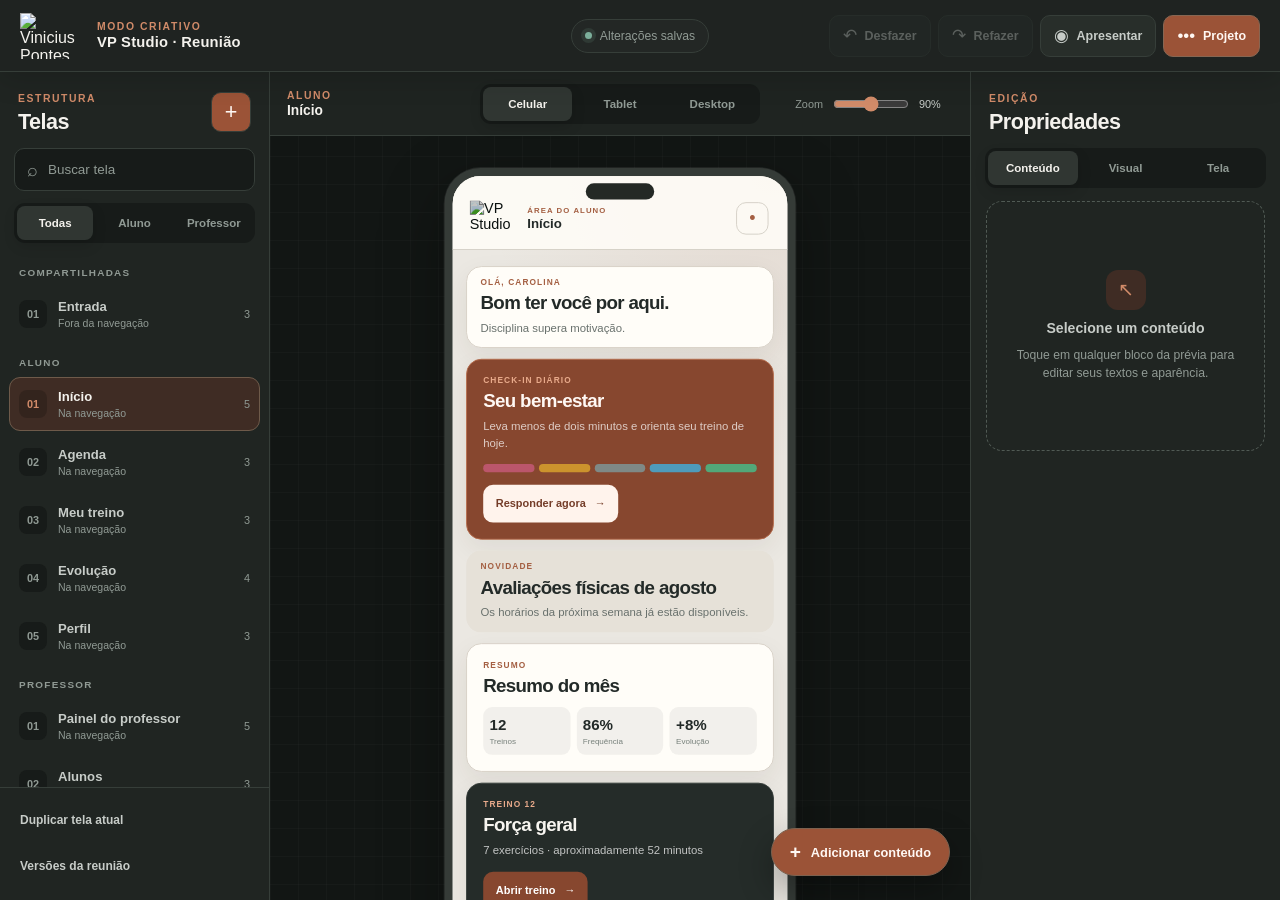
==== creative.html @ d2eee66c "Publicar modo criativo Cobre Urbano" ====
<!doctype html>
<html lang="pt-BR" data-theme="dark">
  <head>
    <meta charset="UTF-8" />
    <meta name="viewport" content="width=device-width, initial-scale=1, viewport-fit=cover" />
    <meta name="theme-color" content="#202522" />
    <meta name="description" content="Editor visual do aplicativo Vinicius Pontes Studio." />
    <link rel="icon" href="assets/icons/icon-192.png" />
    <link rel="stylesheet" href="creative.css?v=1" />
    <title>VP Studio | Modo Criativo</title>
  </head>
  <body>
    <noscript>Ative o JavaScript para usar o Modo Criativo.</noscript>

    <main class="creative-app" id="creative-app">
      <header class="creative-header">
        <div class="creative-brand">
          <img src="assets/brand/vp-logo-gradient.png" alt="Vinicius Pontes Studio" />
          <div>
            <span>MODO CRIATIVO</span>
            <strong id="project-title">VP Studio</strong>
          </div>
        </div>

        <div class="save-state" id="save-state" role="status" aria-live="polite">
          <i aria-hidden="true"></i>
          <span>Alterações salvas</span>
        </div>

        <div class="creative-header__actions">
          <button class="header-action" type="button" id="undo-button" aria-label="Desfazer" disabled>
            <span aria-hidden="true">↶</span><b>Desfazer</b>
          </button>
          <button class="header-action" type="button" id="redo-button" aria-label="Refazer" disabled>
            <span aria-hidden="true">↷</span><b>Refazer</b>
          </button>
          <button class="header-action" type="button" id="preview-button">
            <span aria-hidden="true">◉</span><b>Apresentar</b>
          </button>
          <button class="header-action header-action--primary" type="button" id="project-button">
            <span aria-hidden="true">•••</span><b>Projeto</b>
          </button>
        </div>
      </header>

      <section class="creative-workspace">
        <aside class="screens-panel editor-panel is-mobile-active" id="screens-panel" aria-label="Telas do aplicativo">
          <header class="panel-heading">
            <div>
              <span>ESTRUTURA</span>
              <h1>Telas</h1>
            </div>
            <button class="square-button" type="button" id="new-screen-button" aria-label="Criar tela">+</button>
          </header>

          <label class="screen-search">
            <span aria-hidden="true">⌕</span>
            <input type="search" id="screen-search" placeholder="Buscar tela" autocomplete="off" />
          </label>

          <div class="role-filter" role="group" aria-label="Filtrar telas por perfil">
            <button class="is-active" type="button" data-role-filter="all" aria-pressed="true">Todas</button>
            <button type="button" data-role-filter="student" aria-pressed="false">Aluno</button>
            <button type="button" data-role-filter="coach" aria-pressed="false">Professor</button>
          </div>

          <div class="screen-list" id="screen-list"></div>

          <footer class="screens-panel__footer">
            <button type="button" id="duplicate-screen-button">Duplicar tela atual</button>
            <button type="button" id="manage-versions-button">Versões da reunião</button>
          </footer>
        </aside>

        <section class="canvas-panel" id="canvas-panel" aria-label="Prévia editável">
          <header class="canvas-toolbar">
            <div class="current-screen-label">
              <span id="current-screen-role">ALUNO</span>
              <strong id="current-screen-name">Início</strong>
            </div>

            <div class="device-switcher" role="group" aria-label="Tamanho da prévia">
              <button class="is-active" type="button" data-device="mobile" aria-pressed="true">Celular</button>
              <button type="button" data-device="tablet" aria-pressed="false">Tablet</button>
              <button type="button" data-device="desktop" aria-pressed="false">Desktop</button>
            </div>

            <label class="zoom-control">
              <span>Zoom</span>
              <input type="range" id="zoom-control" min="70" max="110" step="5" value="90" />
              <output id="zoom-output">90%</output>
            </label>
          </header>

          <div class="canvas-stage" id="canvas-stage" data-device="mobile">
            <div class="device-shell" id="device-shell">
              <div class="device-camera" aria-hidden="true"></div>
              <article class="app-preview" id="app-preview" aria-label="Tela editável do aplicativo">
                <header class="preview-header">
                  <img src="assets/brand/vp-logo-gradient.png" alt="VP Studio" />
                  <div>
                    <span id="preview-profile">ÁREA DO ALUNO</span>
                    <strong id="preview-screen-title">Início</strong>
                  </div>
                  <button type="button" aria-label="Notificações">•</button>
                </header>
                <div class="preview-content" id="preview-content"></div>
                <nav class="preview-navigation" id="preview-navigation" aria-label="Navegação simulada"></nav>
              </article>
            </div>

            <button class="canvas-add-button" type="button" id="add-block-button">
              <span aria-hidden="true">+</span>
              Adicionar conteúdo
            </button>
          </div>
        </section>

        <aside class="inspector-panel editor-panel" id="inspector-panel" aria-label="Propriedades">
          <header class="panel-heading">
            <div>
              <span>EDIÇÃO</span>
              <h2>Propriedades</h2>
            </div>
          </header>

          <div class="inspector-tabs" role="tablist" aria-label="Seções das propriedades">
            <button class="is-active" type="button" role="tab" data-inspector-tab="content" aria-selected="true">Conteúdo</button>
            <button type="button" role="tab" data-inspector-tab="style" aria-selected="false">Visual</button>
            <button type="button" role="tab" data-inspector-tab="screen" aria-selected="false">Tela</button>
          </div>

          <div class="inspector-body" id="inspector-body"></div>
        </aside>
      </section>

      <nav class="mobile-editor-nav" aria-label="Áreas do editor">
        <button class="is-active" type="button" data-mobile-panel="screens-panel"><span>Telas</span></button>
        <button type="button" data-mobile-panel="canvas-panel"><span>Prévia</span></button>
        <button type="button" data-mobile-panel="inspector-panel"><span>Ajustes</span></button>
      </nav>
    </main>

    <dialog class="creative-dialog" id="block-dialog">
      <form method="dialog" class="dialog-surface">
        <header>
          <div><span>BIBLIOTECA</span><h2>Adicionar conteúdo</h2></div>
          <button type="submit" aria-label="Fechar">×</button>
        </header>
        <p>Escolha um bloco. Depois você poderá alterar o conteúdo, o tamanho e a posição.</p>
        <div class="block-library" id="block-library"></div>
      </form>
    </dialog>

    <dialog class="creative-dialog" id="screen-dialog">
      <form class="dialog-surface dialog-surface--compact" id="screen-form">
        <header>
          <div><span>NOVA ESTRUTURA</span><h2>Criar tela</h2></div>
          <button type="button" data-close-dialog="screen-dialog" aria-label="Fechar">×</button>
        </header>
        <label class="editor-field"><span>Nome da tela</span><input name="name" required maxlength="42" placeholder="Ex.: Histórico de avaliações" /></label>
        <label class="editor-field"><span>Perfil</span><select name="role"><option value="student">Aluno</option><option value="coach">Professor</option><option value="shared">Compartilhada</option></select></label>
        <label class="editor-field"><span>Começar com</span><select name="template"><option value="blank">Tela em branco</option><option value="dashboard">Resumo com indicadores</option><option value="list">Lista de registros</option><option value="form">Formulário</option></select></label>
        <button class="dialog-primary" type="submit">Criar e abrir tela</button>
      </form>
    </dialog>

    <dialog class="creative-dialog" id="project-dialog">
      <div class="dialog-surface project-dialog-surface">
        <header>
          <div><span>PROJETO</span><h2>Reunião e versões</h2></div>
          <button type="button" data-close-dialog="project-dialog" aria-label="Fechar">×</button>
        </header>

        <section class="project-section">
          <h3>Registrar decisão</h3>
          <p>Crie um ponto de retorno antes de testar uma nova organização.</p>
          <form class="version-form" id="version-form">
            <input name="label" maxlength="50" placeholder="Ex.: Login aprovado pelo Vinicius" required />
            <button type="submit">Salvar versão</button>
          </form>
        </section>

        <section class="project-section">
          <div class="project-section__heading"><h3>Versões salvas</h3><span id="version-count">0</span></div>
          <div class="version-list" id="version-list"></div>
        </section>

        <section class="project-section">
          <h3>Levar ou recuperar o projeto</h3>
          <div class="project-actions">
            <button type="button" id="export-button">Exportar arquivo</button>
            <button type="button" id="import-button">Importar arquivo</button>
            <button class="danger-action" type="button" id="reset-button">Restaurar modelo inicial</button>
          </div>
          <input type="file" id="import-file" accept="application/json,.json" hidden />
        </section>
      </div>
    </dialog>

    <div class="presentation-mode" id="presentation-mode" hidden>
      <header>
        <span>PRÉVIA PARA APRESENTAÇÃO</span>
        <button type="button" id="close-preview-button">Voltar ao editor</button>
      </header>
      <div id="presentation-mount"></div>
    </div>

    <div class="creative-toast" id="creative-toast" role="status" aria-live="polite"></div>
    <script type="module" src="creative.js?v=1"></script>
  </body>
</html>
---- creative.css ----
:root {
  color-scheme: dark;
  --canvas: #171b19;
  --panel: #202522;
  --panel-raised: #282e2a;
  --panel-soft: #303632;
  --preview-bg: #ebe8e2;
  --preview-surface: #fffdf8;
  --preview-soft: #e6e1d8;
  --ink: #f4f2ed;
  --ink-soft: #c7ccc8;
  --muted: #909a94;
  --line: #363e39;
  --line-strong: #505a54;
  --copper: #d18b69;
  --copper-deep: #9b5337;
  --copper-soft: #3f2c24;
  --green: #7caf9b;
  --danger: #df8078;
  --shadow: 0 24px 70px rgb(0 0 0 / 35%);
  --radius-sm: 10px;
  --radius-md: 16px;
  --radius-lg: 24px;
  --header-height: 72px;
  --mobile-nav-height: 68px;
  font-family: "Aptos", "Segoe UI Variable Text", Calibri, sans-serif;
}

* {
  box-sizing: border-box;
}

html,
body {
  min-width: 0;
  min-height: 100%;
  margin: 0;
  background: var(--canvas);
  color: var(--ink);
}

body {
  min-height: 100vh;
  min-height: 100dvh;
  overflow: hidden;
}

button,
input,
select,
textarea {
  font: inherit;
}

button {
  border: 0;
  cursor: pointer;
}

button:focus-visible,
input:focus-visible,
select:focus-visible,
textarea:focus-visible,
[contenteditable="true"]:focus-visible {
  outline: 3px solid color-mix(in srgb, var(--copper) 42%, transparent);
  outline-offset: 2px;
}

[hidden] {
  display: none !important;
}

.creative-app {
  height: 100vh;
  height: 100dvh;
  display: grid;
  grid-template-rows: var(--header-height) minmax(0, 1fr);
  overflow: hidden;
}

.creative-header {
  position: relative;
  z-index: 20;
  min-width: 0;
  display: grid;
  grid-template-columns: minmax(230px, 1fr) auto minmax(360px, 1fr);
  align-items: center;
  gap: 20px;
  padding: 0 20px;
  border-bottom: 1px solid var(--line);
  background: color-mix(in srgb, var(--panel) 94%, transparent);
  box-shadow: 0 8px 28px rgb(0 0 0 / 14%);
  backdrop-filter: blur(18px);
}

.creative-brand {
  min-width: 0;
  display: flex;
  align-items: center;
  gap: 13px;
}

.creative-brand img {
  width: 64px;
  height: 46px;
  object-fit: contain;
}

.creative-brand div {
  min-width: 0;
  display: grid;
  gap: 2px;
}

.creative-brand span,
.panel-heading span,
.current-screen-label span,
.dialog-surface header span {
  color: var(--copper);
  font-size: .65rem;
  font-weight: 800;
  letter-spacing: .15em;
}

.creative-brand strong {
  overflow: hidden;
  font-family: "Bahnschrift", "Aptos Display", sans-serif;
  font-size: .92rem;
  letter-spacing: .015em;
  text-overflow: ellipsis;
  white-space: nowrap;
}

.save-state {
  min-height: 34px;
  display: flex;
  align-items: center;
  gap: 8px;
  padding: 0 13px;
  border: 1px solid var(--line);
  border-radius: 999px;
  color: var(--muted);
  background: rgb(255 255 255 / 2%);
  font-size: .76rem;
}

.save-state i {
  width: 7px;
  height: 7px;
  border-radius: 50%;
  background: var(--green);
  box-shadow: 0 0 0 4px color-mix(in srgb, var(--green) 13%, transparent);
}

.save-state.is-saving i {
  background: var(--copper);
  animation: savingPulse 900ms ease infinite alternate;
}

.creative-header__actions {
  min-width: 0;
  display: flex;
  justify-content: flex-end;
  gap: 7px;
}

.header-action,
.square-button {
  min-height: 42px;
  display: inline-flex;
  align-items: center;
  justify-content: center;
  gap: 8px;
  padding: 0 13px;
  border: 1px solid var(--line);
  border-radius: var(--radius-sm);
  color: var(--ink-soft);
  background: var(--panel-raised);
  transition: 160ms ease;
}

.header-action:hover:not(:disabled),
.square-button:hover {
  border-color: var(--line-strong);
  color: var(--ink);
  transform: translateY(-1px);
}

.header-action:disabled {
  cursor: not-allowed;
  opacity: .36;
}

.header-action span {
  font-size: 1.05rem;
}

.header-action b {
  font-size: .78rem;
}

.header-action--primary {
  border-color: color-mix(in srgb, var(--copper) 52%, var(--line));
  color: #fff7f2;
  background: var(--copper-deep);
}

.creative-workspace {
  min-width: 0;
  min-height: 0;
  display: grid;
  grid-template-columns: 270px minmax(460px, 1fr) 310px;
  overflow: hidden;
}

.editor-panel {
  min-width: 0;
  min-height: 0;
  display: flex;
  flex-direction: column;
  background: var(--panel);
}

.screens-panel {
  border-right: 1px solid var(--line);
}

.inspector-panel {
  border-left: 1px solid var(--line);
}

.panel-heading {
  min-height: 76px;
  display: flex;
  flex: 0 0 auto;
  align-items: center;
  justify-content: space-between;
  gap: 16px;
  padding: 16px 18px 13px;
}

.panel-heading h1,
.panel-heading h2 {
  margin: 3px 0 0;
  font-family: "Bahnschrift", "Aptos Display", sans-serif;
  font-size: 1.35rem;
  font-weight: 650;
  letter-spacing: -.025em;
}

.square-button {
  width: 40px;
  min-height: 40px;
  padding: 0;
  color: #fff8f4;
  background: var(--copper-deep);
  font-size: 1.35rem;
}

.screen-search {
  min-height: 43px;
  display: flex;
  flex: 0 0 auto;
  align-items: center;
  gap: 8px;
  margin: 0 14px 12px;
  padding: 0 12px;
  border: 1px solid var(--line);
  border-radius: var(--radius-sm);
  color: var(--muted);
  background: var(--canvas);
}

.screen-search span {
  font-size: 1.15rem;
}

.screen-search input {
  width: 100%;
  min-width: 0;
  border: 0;
  outline: 0;
  color: var(--ink);
  background: transparent;
  font-size: .84rem;
}

.screen-search input::placeholder {
  color: var(--muted);
}

.role-filter,
.device-switcher,
.inspector-tabs {
  display: grid;
  grid-template-columns: repeat(3, 1fr);
  gap: 3px;
  padding: 3px;
  border-radius: 11px;
  background: var(--canvas);
}

.role-filter {
  margin: 0 14px 12px;
}

.role-filter button,
.device-switcher button,
.inspector-tabs button {
  min-height: 34px;
  padding: 0 7px;
  border-radius: 8px;
  color: var(--muted);
  background: transparent;
  font-size: .72rem;
  font-weight: 700;
}

.role-filter button.is-active,
.device-switcher button.is-active,
.inspector-tabs button.is-active {
  color: var(--ink);
  background: var(--panel-soft);
  box-shadow: 0 5px 14px rgb(0 0 0 / 15%);
}

.screen-list {
  min-height: 0;
  display: grid;
  align-content: start;
  gap: 4px;
  padding: 0 9px 18px;
  overflow-y: auto;
}

.screen-list__group {
  margin: 12px 10px 5px;
  color: var(--muted);
  font-size: .62rem;
  font-weight: 800;
  letter-spacing: .13em;
}

.screen-item {
  position: relative;
  width: 100%;
  min-height: 54px;
  display: grid;
  grid-template-columns: 30px minmax(0, 1fr) auto;
  align-items: center;
  gap: 9px;
  padding: 7px 9px;
  border: 1px solid transparent;
  border-radius: 11px;
  color: var(--ink-soft);
  background: transparent;
  text-align: left;
  transition: 150ms ease;
}

.screen-item:hover {
  background: rgb(255 255 255 / 3%);
}

.screen-item.is-active {
  border-color: color-mix(in srgb, var(--copper) 36%, var(--line));
  color: var(--ink);
  background: var(--copper-soft);
}

.screen-item__index {
  width: 28px;
  height: 28px;
  display: grid;
  place-items: center;
  border-radius: 8px;
  color: var(--muted);
  background: var(--canvas);
  font-size: .68rem;
  font-weight: 800;
}

.screen-item.is-active .screen-item__index {
  color: var(--copper);
  background: rgb(0 0 0 / 18%);
}

.screen-item__copy {
  min-width: 0;
  display: grid;
  gap: 3px;
}

.screen-item__copy strong {
  overflow: hidden;
  font-size: .82rem;
  text-overflow: ellipsis;
  white-space: nowrap;
}

.screen-item__copy small {
  color: var(--muted);
  font-size: .66rem;
}

.screen-item__count {
  color: var(--muted);
  font-size: .68rem;
}

.screens-panel__footer {
  display: grid;
  flex: 0 0 auto;
  gap: 6px;
  padding: 12px 14px max(14px, env(safe-area-inset-bottom));
  border-top: 1px solid var(--line);
}

.screens-panel__footer button {
  min-height: 40px;
  border-radius: 9px;
  color: var(--ink-soft);
  background: transparent;
  font-size: .75rem;
  font-weight: 700;
  text-align: left;
}

.screens-panel__footer button:hover {
  color: var(--ink);
  background: var(--panel-soft);
}

.canvas-panel {
  min-width: 0;
  min-height: 0;
  display: grid;
  grid-template-rows: 64px minmax(0, 1fr);
  overflow: hidden;
  background:
    linear-gradient(rgb(255 255 255 / 2%) 1px, transparent 1px),
    linear-gradient(90deg, rgb(255 255 255 / 2%) 1px, transparent 1px),
    #121614;
  background-size: 28px 28px;
}

.canvas-toolbar {
  position: relative;
  z-index: 3;
  min-width: 0;
  display: grid;
  grid-template-columns: minmax(160px, 1fr) auto minmax(150px, 1fr);
  align-items: center;
  gap: 16px;
  padding: 0 17px;
  border-bottom: 1px solid var(--line);
  background: color-mix(in srgb, var(--panel) 96%, transparent);
}

.current-screen-label {
  min-width: 0;
  display: grid;
  gap: 2px;
}

.current-screen-label strong {
  overflow: hidden;
  font-size: .86rem;
  text-overflow: ellipsis;
  white-space: nowrap;
}

.device-switcher {
  grid-template-columns: repeat(3, minmax(72px, 1fr));
  width: 280px;
}

.zoom-control {
  display: flex;
  align-items: center;
  justify-content: flex-end;
  gap: 8px;
  color: var(--muted);
  font-size: .68rem;
}

.zoom-control input {
  width: 76px;
  accent-color: var(--copper);
}

.zoom-control output {
  min-width: 34px;
  color: var(--ink-soft);
}

.canvas-stage {
  position: relative;
  min-width: 0;
  min-height: 0;
  display: grid;
  place-items: start center;
  padding: 32px 30px 110px;
  overflow: auto;
}

.device-shell {
  position: relative;
  width: 390px;
  min-height: 760px;
  overflow: hidden;
  border: 9px solid #353b37;
  border-radius: 40px;
  background: var(--preview-bg);
  box-shadow: var(--shadow), 0 0 0 1px rgb(255 255 255 / 8%);
  transform: scale(var(--preview-scale, .9));
  transform-origin: top center;
  transition: width 240ms ease, border-radius 240ms ease, transform 180ms ease;
}

.canvas-stage[data-device="tablet"] .device-shell {
  width: 720px;
  min-height: 820px;
  border-radius: 30px;
}

.canvas-stage[data-device="desktop"] .device-shell {
  width: min(1080px, calc(100vw - 650px));
  min-width: 760px;
  min-height: 700px;
  border-width: 7px;
  border-radius: 18px;
}

.device-camera {
  position: absolute;
  z-index: 4;
  top: 8px;
  left: 50%;
  width: 76px;
  height: 18px;
  border-radius: 999px;
  background: #242925;
  transform: translateX(-50%);
}

.canvas-stage[data-device="desktop"] .device-camera {
  width: 8px;
  height: 8px;
}

.app-preview {
  min-height: 742px;
  display: grid;
  grid-template-rows: auto minmax(0, 1fr) auto;
  background:
    radial-gradient(circle at 95% 0, rgb(164 95 66 / 10%), transparent 30%),
    var(--preview-bg);
  color: #232a28;
}

.canvas-stage[data-device="tablet"] .app-preview {
  min-height: 802px;
}

.canvas-stage[data-device="desktop"] .app-preview {
  min-height: 686px;
}

.preview-header {
  min-height: 82px;
  display: grid;
  grid-template-columns: 54px minmax(0, 1fr) 38px;
  align-items: center;
  gap: 10px;
  padding: 24px 19px 12px;
  border-bottom: 1px solid #d3cec5;
  background: color-mix(in srgb, var(--preview-surface) 88%, transparent);
}

.preview-header img {
  width: 52px;
  height: 40px;
  filter: contrast(1.25) brightness(.76);
  object-fit: contain;
}

.preview-header div {
  min-width: 0;
  display: grid;
  gap: 2px;
}

.preview-header span {
  color: #a45f42;
  font-size: .54rem;
  font-weight: 850;
  letter-spacing: .14em;
}

.preview-header strong {
  overflow: hidden;
  font-family: "Bahnschrift", sans-serif;
  font-size: .92rem;
  text-overflow: ellipsis;
  white-space: nowrap;
}

.preview-header button {
  width: 36px;
  height: 36px;
  border: 1px solid #d3cec5;
  border-radius: 11px;
  color: #a45f42;
  background: transparent;
  font-size: 1.25rem;
}

.preview-content {
  min-height: 580px;
  display: grid;
  grid-template-columns: repeat(2, minmax(0, 1fr));
  align-content: start;
  gap: 12px;
  padding: 18px 15px 96px;
}

.canvas-stage[data-device="desktop"] .preview-content {
  grid-template-columns: repeat(4, minmax(0, 1fr));
  padding: 24px 30px 50px;
}

.preview-block {
  position: relative;
  grid-column: 1 / -1;
  min-width: 0;
  border: 1px solid #d6d0c6;
  border-radius: 17px;
  background: var(--preview-surface);
  box-shadow: 0 10px 28px rgb(50 43 35 / 7%);
  transition: 160ms ease;
}

.preview-block[data-width="half"] {
  grid-column: span 1;
}

.canvas-stage[data-device="desktop"] .preview-block[data-width="half"] {
  grid-column: span 2;
}

.preview-block:hover,
.preview-block.is-selected {
  border-color: #a45f42;
  box-shadow: 0 0 0 3px rgb(164 95 66 / 10%), 0 14px 30px rgb(50 43 35 / 10%);
}

.preview-block.is-hidden {
  opacity: .42;
  filter: grayscale(.45);
}

.preview-block.is-dragging {
  opacity: .25;
}

.preview-block.is-drop-target {
  transform: translateY(5px);
}

.block-content {
  min-height: 70px;
  padding: 18px;
  text-align: var(--block-align, left);
}

.preview-block[data-density="compact"] .block-content {
  padding: 12px 15px;
}

.preview-block[data-density="spacious"] .block-content {
  padding: 25px 20px;
}

.preview-block[data-tone="copper"] {
  border-color: #b76d4c;
  background: #87472f;
  color: #fff8f4;
}

.preview-block[data-tone="graphite"] {
  border-color: #343c38;
  background: #252c29;
  color: #f7f5f0;
}

.preview-block[data-tone="soft"] {
  border-color: transparent;
  background: var(--preview-soft);
  box-shadow: none;
}

.block-tools {
  position: absolute;
  z-index: 4;
  top: 7px;
  right: 7px;
  display: flex;
  gap: 3px;
  padding: 3px;
  border-radius: 9px;
  background: #202522;
  box-shadow: 0 8px 20px rgb(0 0 0 / 25%);
  opacity: 0;
  transform: translateY(-4px);
  transition: 150ms ease;
}

.preview-block:hover .block-tools,
.preview-block.is-selected .block-tools,
.block-tools:focus-within {
  opacity: 1;
  transform: translateY(0);
}

.block-tools button {
  width: 27px;
  height: 27px;
  display: grid;
  place-items: center;
  border-radius: 6px;
  color: #d7dcd8;
  background: transparent;
  font-size: .73rem;
}

.block-tools button:hover {
  color: #fff;
  background: #3b433e;
}

.block-tools button[data-block-action="delete"]:hover {
  color: #fff;
  background: #97463f;
}

.block-kicker {
  display: block;
  margin-bottom: 7px;
  color: #a45f42;
  font-size: .58rem;
  font-weight: 850;
  letter-spacing: .13em;
}

[data-tone="copper"] .block-kicker,
[data-tone="graphite"] .block-kicker {
  color: #e8aa8b;
}

.block-title {
  margin: 0;
  font-family: "Bahnschrift", "Aptos Display", sans-serif;
  font-size: 1.3rem;
  font-weight: 650;
  letter-spacing: -.035em;
  line-height: 1.06;
}

.block-copy {
  margin: 8px 0 0;
  color: #69716d;
  font-size: .79rem;
  line-height: 1.45;
}

[data-tone="copper"] .block-copy,
[data-tone="graphite"] .block-copy {
  color: rgb(255 255 255 / 72%);
}

.block-action {
  min-height: 42px;
  display: flex;
  align-items: center;
  justify-content: space-between;
  gap: 10px;
  margin-top: 14px;
  padding: 0 14px;
  border-radius: 11px;
  color: #fff;
  background: #87472f;
  font-size: .76rem;
  font-weight: 800;
}

[data-tone="copper"] .block-action {
  color: #743c28;
  background: #fff3ec;
}

.metric-grid {
  display: grid;
  grid-template-columns: repeat(3, 1fr);
  gap: 7px;
  margin-top: 13px;
}

.metric-grid article {
  min-width: 0;
  padding: 10px 7px;
  border-radius: 10px;
  background: rgb(70 76 72 / 7%);
}

[data-tone="graphite"] .metric-grid article,
[data-tone="copper"] .metric-grid article {
  background: rgb(255 255 255 / 8%);
}

.metric-grid strong {
  display: block;
  font-family: "Bahnschrift", sans-serif;
  font-size: 1.05rem;
}

.metric-grid small {
  display: block;
  margin-top: 3px;
  overflow: hidden;
  color: #77807b;
  font-size: .56rem;
  text-overflow: ellipsis;
  white-space: nowrap;
}

[data-tone="graphite"] .metric-grid small,
[data-tone="copper"] .metric-grid small {
  color: rgb(255 255 255 / 60%);
}

.chart-bars {
  height: 100px;
  display: flex;
  align-items: end;
  gap: 7px;
  margin-top: 15px;
  padding-top: 12px;
  border-bottom: 1px solid #cfc9bf;
  background: repeating-linear-gradient(to bottom, transparent 0 23px, rgb(89 98 93 / 9%) 23px 24px);
}

.chart-bars i {
  min-width: 8px;
  flex: 1;
  border-radius: 5px 5px 1px 1px;
  background: linear-gradient(to top, #87472f, #d18b69);
}

.schedule-list,
.record-list {
  display: grid;
  gap: 7px;
  margin-top: 13px;
}

.schedule-list article,
.record-list article {
  min-height: 42px;
  display: grid;
  grid-template-columns: auto 1fr auto;
  align-items: center;
  gap: 9px;
  padding: 8px 10px;
  border-radius: 10px;
  background: rgb(70 76 72 / 7%);
}

.schedule-list b,
.record-list b {
  font-size: .7rem;
}

.schedule-list span,
.record-list span {
  color: #6f7772;
  font-size: .64rem;
}

.schedule-list small,
.record-list small {
  color: #a45f42;
  font-size: .6rem;
  font-weight: 800;
}

.wellness-scale {
  display: grid;
  grid-template-columns: repeat(5, 1fr);
  gap: 5px;
  margin-top: 14px;
}

.wellness-scale i {
  height: 9px;
  border-radius: 999px;
}

.wellness-scale i:nth-child(1) { background: #bb566b; }
.wellness-scale i:nth-child(2) { background: #cc932d; }
.wellness-scale i:nth-child(3) { background: #7f8986; }
.wellness-scale i:nth-child(4) { background: #4e9bbb; }
.wellness-scale i:nth-child(5) { background: #52a879; }

.creative-image {
  width: 100%;
  max-height: 230px;
  display: block;
  margin: 2px 0 15px;
  border-radius: 12px;
  background: #ebe7df;
  object-fit: contain;
}

.creative-form-preview {
  display: grid;
  gap: 10px;
  margin-top: 15px;
}

.creative-form-field {
  display: grid;
  gap: 6px;
  color: #525b56;
  font-size: .68rem;
  font-weight: 750;
}

.creative-form-field i {
  height: 40px;
  display: block;
  border: 1px solid #cfc8be;
  border-radius: 10px;
  background: rgb(255 255 255 / 45%);
}

.creative-shortcuts {
  display: grid;
  grid-template-columns: repeat(2, minmax(0, 1fr));
  gap: 8px;
  margin-top: 14px;
}

.creative-shortcuts button {
  min-height: 48px;
  display: flex;
  align-items: center;
  justify-content: space-between;
  gap: 8px;
  padding: 0 12px;
  border: 1px solid #d0c9bf;
  border-radius: 11px;
  color: #3f4844;
  background: rgb(255 255 255 / 38%);
  font-size: .67rem;
  font-weight: 800;
  text-align: left;
}

.creative-shortcuts b {
  color: #a45f42;
}

.spacer-block {
  min-height: var(--spacer-height, 40px);
  display: grid;
  place-items: center;
  border: 1px dashed #c6bfb4;
  color: #938b80;
  font-size: .62rem;
}

.divider-block {
  height: 1px;
  margin: 17px 0;
  background: #cfc8be;
}

.preview-navigation {
  position: sticky;
  z-index: 5;
  bottom: 0;
  min-height: 66px;
  display: grid;
  grid-template-columns: repeat(5, 1fr);
  padding: 7px 8px 10px;
  border-top: 1px solid #d1cbc1;
  background: color-mix(in srgb, var(--preview-surface) 94%, transparent);
  backdrop-filter: blur(16px);
}

.preview-navigation button {
  min-width: 0;
  display: grid;
  place-items: center;
  align-content: center;
  gap: 3px;
  border-radius: 9px;
  color: #747c78;
  background: transparent;
  font-size: .58rem;
  font-weight: 750;
}

.preview-navigation button::before {
  width: 6px;
  height: 6px;
  border: 1px solid currentColor;
  border-radius: 50%;
  content: "";
}

.preview-navigation button.is-active {
  color: #87472f;
  background: #eee1d8;
}

.canvas-add-button {
  position: fixed;
  z-index: 8;
  right: 330px;
  bottom: 24px;
  min-height: 48px;
  display: flex;
  align-items: center;
  gap: 10px;
  padding: 0 18px;
  border: 1px solid color-mix(in srgb, var(--copper) 45%, var(--line));
  border-radius: 999px;
  color: #fff8f4;
  background: var(--copper-deep);
  box-shadow: 0 14px 34px rgb(0 0 0 / 32%);
  font-size: .8rem;
  font-weight: 800;
}

.canvas-add-button span {
  font-size: 1.2rem;
}

.inspector-tabs {
  flex: 0 0 auto;
  margin: 0 14px 13px;
}

.inspector-body {
  min-height: 0;
  padding: 0 15px 24px;
  overflow-y: auto;
}

.inspector-empty {
  min-height: 250px;
  display: grid;
  place-items: center;
  align-content: center;
  gap: 10px;
  padding: 25px;
  border: 1px dashed var(--line-strong);
  border-radius: var(--radius-md);
  color: var(--muted);
  text-align: center;
}

.inspector-empty i {
  width: 40px;
  height: 40px;
  display: grid;
  place-items: center;
  border-radius: 12px;
  color: var(--copper);
  background: var(--copper-soft);
  font-size: 1.2rem;
  font-style: normal;
}

.inspector-empty strong {
  color: var(--ink-soft);
  font-size: .88rem;
}

.inspector-empty p {
  max-width: 220px;
  margin: 0;
  font-size: .76rem;
  line-height: 1.5;
}

.inspector-section {
  display: grid;
  gap: 12px;
  padding: 17px 0;
  border-top: 1px solid var(--line);
}

.inspector-section:first-child {
  border-top: 0;
}

.inspector-section__heading {
  display: flex;
  align-items: center;
  justify-content: space-between;
  gap: 12px;
}

.inspector-section h3 {
  margin: 0;
  font-size: .78rem;
  font-weight: 800;
}

.inspector-section__heading span {
  color: var(--muted);
  font-size: .65rem;
}

.editor-field {
  display: grid;
  gap: 7px;
}

.editor-field > span {
  color: var(--ink-soft);
  font-size: .72rem;
  font-weight: 700;
}

.editor-field input,
.editor-field select,
.editor-field textarea,
.version-form input {
  width: 100%;
  min-height: 43px;
  padding: 9px 11px;
  border: 1px solid var(--line);
  border-radius: 9px;
  outline: 0;
  color: var(--ink);
  background: var(--canvas);
  font-size: .8rem;
}

.editor-field textarea {
  min-height: 88px;
  resize: vertical;
  line-height: 1.45;
}

.editor-field input:focus,
.editor-field select:focus,
.editor-field textarea:focus,
.version-form input:focus {
  border-color: var(--copper);
}

.editor-field select option {
  background: var(--panel);
}

.segmented-options {
  display: grid;
  grid-template-columns: repeat(3, 1fr);
  gap: 5px;
}

.segmented-options button {
  min-height: 38px;
  padding: 0 7px;
  border: 1px solid var(--line);
  border-radius: 9px;
  color: var(--muted);
  background: transparent;
  font-size: .68rem;
  font-weight: 750;
}

.segmented-options button.is-active {
  border-color: var(--copper);
  color: #fff8f4;
  background: var(--copper-deep);
}

.inspector-actions {
  display: grid;
  grid-template-columns: 1fr 1fr;
  gap: 7px;
}

.inspector-actions button,
.screen-action,
.project-actions button {
  min-height: 42px;
  padding: 0 11px;
  border: 1px solid var(--line);
  border-radius: 9px;
  color: var(--ink-soft);
  background: var(--panel-raised);
  font-size: .72rem;
  font-weight: 750;
}

.inspector-actions button:hover,
.screen-action:hover,
.project-actions button:hover {
  border-color: var(--line-strong);
  color: var(--ink);
}

.inspector-actions .danger-action,
.screen-action.danger-action,
.project-actions .danger-action {
  color: #f0a7a1;
}

.screen-settings-actions {
  display: grid;
  gap: 7px;
}

.mobile-editor-nav {
  display: none;
}

.creative-dialog {
  width: min(720px, calc(100vw - 30px));
  max-height: min(780px, calc(100dvh - 30px));
  padding: 0;
  overflow: visible;
  border: 0;
  border-radius: var(--radius-lg);
  color: var(--ink);
  background: transparent;
}

.creative-dialog::backdrop {
  background: rgb(7 10 8 / 76%);
  backdrop-filter: blur(7px);
}

.dialog-surface {
  max-height: min(780px, calc(100dvh - 30px));
  padding: 25px;
  overflow-y: auto;
  border: 1px solid var(--line-strong);
  border-radius: var(--radius-lg);
  background: var(--panel);
  box-shadow: var(--shadow);
}

.dialog-surface--compact {
  width: min(460px, calc(100vw - 30px));
  margin: 0 auto;
}

.dialog-surface > header {
  display: flex;
  align-items: flex-start;
  justify-content: space-between;
  gap: 20px;
  margin-bottom: 15px;
}

.dialog-surface header h2 {
  margin: 4px 0 0;
  font-family: "Bahnschrift", sans-serif;
  font-size: 1.65rem;
  letter-spacing: -.035em;
}

.dialog-surface header > button {
  width: 40px;
  height: 40px;
  border: 1px solid var(--line);
  border-radius: 10px;
  color: var(--ink-soft);
  background: var(--panel-raised);
  font-size: 1.25rem;
}

.dialog-surface > p,
.project-section > p {
  margin: 0 0 19px;
  color: var(--muted);
  font-size: .82rem;
  line-height: 1.5;
}

.block-library {
  display: grid;
  grid-template-columns: repeat(3, minmax(0, 1fr));
  gap: 9px;
}

.block-library button {
  min-height: 112px;
  display: grid;
  align-content: center;
  gap: 8px;
  padding: 15px;
  border: 1px solid var(--line);
  border-radius: 13px;
  color: var(--ink-soft);
  background: var(--panel-raised);
  text-align: left;
}

.block-library button:hover {
  border-color: var(--copper);
  color: var(--ink);
  background: var(--copper-soft);
}

.block-library button i {
  width: 31px;
  height: 31px;
  display: grid;
  place-items: center;
  border-radius: 9px;
  color: var(--copper);
  background: var(--canvas);
  font-style: normal;
}

.block-library button strong {
  font-size: .78rem;
}

.block-library button small {
  color: var(--muted);
  font-size: .68rem;
  line-height: 1.35;
}

.dialog-primary {
  width: 100%;
  min-height: 48px;
  margin-top: 4px;
  border-radius: 10px;
  color: #fff8f4;
  background: var(--copper-deep);
  font-size: .82rem;
  font-weight: 800;
}

.dialog-surface--compact {
  display: grid;
  gap: 14px;
}

.dialog-surface--compact header {
  margin-bottom: 2px;
}

.project-dialog-surface {
  display: grid;
  gap: 4px;
}

.project-section {
  padding: 19px 0;
  border-top: 1px solid var(--line);
}

.project-section h3 {
  margin: 0 0 6px;
  font-size: .88rem;
}

.version-form {
  display: grid;
  grid-template-columns: minmax(0, 1fr) auto;
  gap: 8px;
}

.version-form button {
  min-height: 43px;
  padding: 0 15px;
  border-radius: 9px;
  color: #fff8f4;
  background: var(--copper-deep);
  font-size: .72rem;
  font-weight: 800;
}

.project-section__heading {
  display: flex;
  align-items: center;
  justify-content: space-between;
}

.project-section__heading span {
  min-width: 26px;
  height: 26px;
  display: grid;
  place-items: center;
  border-radius: 999px;
  color: var(--copper);
  background: var(--copper-soft);
  font-size: .7rem;
  font-weight: 800;
}

.version-list {
  display: grid;
  gap: 7px;
  margin-top: 11px;
}

.version-empty {
  padding: 18px;
  border: 1px dashed var(--line-strong);
  border-radius: 11px;
  color: var(--muted);
  font-size: .74rem;
  text-align: center;
}

.version-item {
  min-height: 53px;
  display: grid;
  grid-template-columns: minmax(0, 1fr) auto auto;
  align-items: center;
  gap: 7px;
  padding: 8px 9px 8px 12px;
  border: 1px solid var(--line);
  border-radius: 11px;
  background: var(--panel-raised);
}

.version-item div {
  min-width: 0;
  display: grid;
  gap: 3px;
}

.version-item strong {
  overflow: hidden;
  font-size: .76rem;
  text-overflow: ellipsis;
  white-space: nowrap;
}

.version-item small {
  color: var(--muted);
  font-size: .65rem;
}

.version-item button {
  min-height: 35px;
  padding: 0 10px;
  border-radius: 8px;
  color: var(--ink-soft);
  background: var(--panel-soft);
  font-size: .66rem;
  font-weight: 750;
}

.project-actions {
  display: grid;
  grid-template-columns: repeat(3, 1fr);
  gap: 7px;
}

.presentation-mode {
  position: fixed;
  z-index: 100;
  inset: 0;
  overflow: auto;
  background: #0c100e;
}

.presentation-mode > header {
  position: sticky;
  z-index: 4;
  top: 0;
  min-height: 58px;
  display: flex;
  align-items: center;
  justify-content: space-between;
  gap: 20px;
  padding: 0 20px;
  border-bottom: 1px solid var(--line);
  background: color-mix(in srgb, var(--canvas) 94%, transparent);
  backdrop-filter: blur(16px);
}

.presentation-mode > header span {
  color: var(--copper);
  font-size: .68rem;
  font-weight: 850;
  letter-spacing: .15em;
}

.presentation-mode > header button {
  min-height: 39px;
  padding: 0 14px;
  border: 1px solid var(--line-strong);
  border-radius: 9px;
  color: var(--ink);
  background: var(--panel-raised);
  font-size: .72rem;
  font-weight: 800;
}

#presentation-mount {
  min-height: calc(100dvh - 58px);
  display: grid;
  place-items: start center;
  padding: 28px;
}

#presentation-mount .device-shell {
  transform: none;
}

#presentation-mount .block-tools {
  display: none;
}

.creative-toast {
  position: fixed;
  z-index: 120;
  left: 50%;
  bottom: 24px;
  max-width: min(440px, calc(100vw - 32px));
  padding: 12px 17px;
  border: 1px solid var(--line-strong);
  border-radius: 11px;
  color: var(--ink);
  background: var(--panel-raised);
  box-shadow: 0 16px 38px rgb(0 0 0 / 35%);
  font-size: .78rem;
  opacity: 0;
  pointer-events: none;
  transform: translate(-50%, 12px);
  transition: 180ms ease;
}

.creative-toast.is-visible {
  opacity: 1;
  transform: translate(-50%, 0);
}

@keyframes savingPulse {
  to { opacity: .42; }
}

@media (max-width: 1180px) {
  .creative-header {
    grid-template-columns: minmax(210px, 1fr) auto;
  }

  .save-state {
    display: none;
  }

  .creative-workspace {
    grid-template-columns: 240px minmax(430px, 1fr) 280px;
  }

  .canvas-toolbar {
    grid-template-columns: minmax(120px, 1fr) auto;
  }

  .zoom-control {
    display: none;
  }

  .canvas-add-button {
    right: 300px;
  }
}

@media (max-width: 900px) {
  :root {
    --header-height: 62px;
  }

  body {
    overflow: hidden;
  }

  .creative-app {
    grid-template-rows: var(--header-height) minmax(0, 1fr) var(--mobile-nav-height);
  }

  .creative-header {
    grid-template-columns: minmax(0, 1fr) auto;
    gap: 10px;
    padding: 0 12px;
  }

  .creative-brand img {
    width: 48px;
    height: 38px;
  }

  .creative-brand span {
    font-size: .56rem;
  }

  .creative-brand strong {
    font-size: .78rem;
  }

  .header-action {
    width: 40px;
    min-height: 40px;
    padding: 0;
  }

  .header-action b {
    display: none;
  }

  .creative-header__actions .header-action:nth-child(1),
  .creative-header__actions .header-action:nth-child(2) {
    display: none;
  }

  .creative-workspace {
    position: relative;
    display: block;
    overflow: hidden;
  }

  .creative-workspace > .editor-panel,
  .creative-workspace > .canvas-panel {
    position: absolute;
    inset: 0;
    display: none;
    border: 0;
  }

  .creative-workspace > .is-mobile-active {
    display: flex;
  }

  .creative-workspace > .canvas-panel.is-mobile-active {
    display: grid;
  }

  .screen-list,
  .inspector-body {
    padding-bottom: 40px;
  }

  .canvas-panel {
    grid-template-rows: 56px minmax(0, 1fr);
  }

  .canvas-toolbar {
    grid-template-columns: minmax(0, 1fr) auto;
    gap: 9px;
    padding: 0 10px;
  }

  .device-switcher {
    width: auto;
    grid-template-columns: repeat(3, auto);
  }

  .device-switcher button {
    min-height: 35px;
    padding: 0 9px;
    font-size: .63rem;
  }

  .current-screen-label span {
    font-size: .55rem;
  }

  .current-screen-label strong {
    font-size: .76rem;
  }

  .canvas-stage {
    padding: 18px 12px 100px;
  }

  .device-shell {
    width: 390px;
    transform: scale(var(--preview-scale, .82));
  }

  .canvas-stage[data-device="tablet"] .device-shell {
    width: 680px;
  }

  .canvas-stage[data-device="desktop"] .device-shell {
    width: 900px;
    min-width: 900px;
  }

  .canvas-add-button {
    right: 50%;
    bottom: calc(var(--mobile-nav-height) + 16px);
    transform: translateX(50%);
  }

  .mobile-editor-nav {
    position: relative;
    z-index: 30;
    display: grid;
    grid-template-columns: repeat(3, 1fr);
    padding: 6px 10px max(7px, env(safe-area-inset-bottom));
    border-top: 1px solid var(--line);
    background: var(--panel);
  }

  .mobile-editor-nav button {
    min-height: 48px;
    border-radius: 10px;
    color: var(--muted);
    background: transparent;
    font-size: .72rem;
    font-weight: 800;
  }

  .mobile-editor-nav button.is-active {
    color: #fff8f4;
    background: var(--copper-deep);
  }

  .block-library {
    grid-template-columns: repeat(2, minmax(0, 1fr));
  }

  .project-actions {
    grid-template-columns: 1fr;
  }
}

@media (max-width: 480px) {
  .creative-header__actions .header-action:nth-child(3) {
    display: none;
  }

  .device-switcher button {
    padding: 0 7px;
  }

  .device-switcher button:nth-child(2) {
    display: none;
  }

  .canvas-stage {
    align-items: start;
    justify-content: center;
    padding-right: 0;
    padding-left: 0;
  }

  .block-library {
    grid-template-columns: 1fr;
  }

  .version-form {
    grid-template-columns: 1fr;
  }

  .dialog-surface {
    padding: 20px;
  }
}

@media (prefers-reduced-motion: reduce) {
  *,
  *::before,
  *::after {
    scroll-behavior: auto !important;
    transition-duration: .01ms !important;
    animation-duration: .01ms !important;
    animation-iteration-count: 1 !important;
  }
}
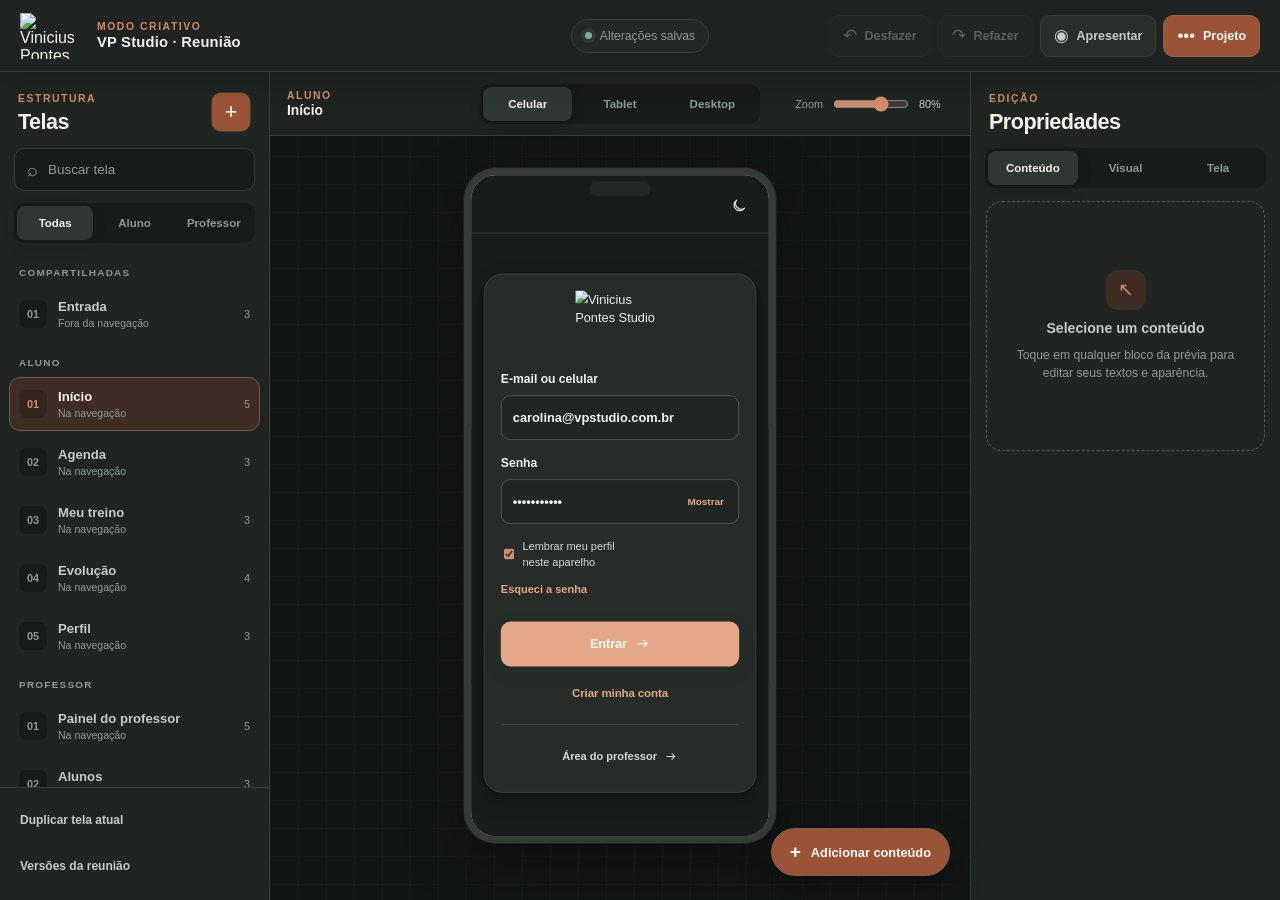
==== commit 5a92d287: "Corrigir proporção e fidelidade do modo criativo" ====
--- a/creative.html
+++ b/creative.html
@@ -6,7 +6,7 @@
     <meta name="theme-color" content="#202522" />
     <meta name="description" content="Editor visual do aplicativo Vinicius Pontes Studio." />
     <link rel="icon" href="assets/icons/icon-192.png" />
-    <link rel="stylesheet" href="creative.css?v=1" />
+    <link rel="stylesheet" href="creative.css?v=9" />
     <title>VP Studio | Modo Criativo</title>
   </head>
   <body>
@@ -87,15 +87,21 @@
 
             <label class="zoom-control">
               <span>Zoom</span>
-              <input type="range" id="zoom-control" min="70" max="110" step="5" value="90" />
-              <output id="zoom-output">90%</output>
+              <input type="range" id="zoom-control" min="40" max="100" step="5" value="65" />
+              <output id="zoom-output">65%</output>
             </label>
           </header>
 
           <div class="canvas-stage" id="canvas-stage" data-device="mobile">
             <div class="device-shell" id="device-shell">
               <div class="device-camera" aria-hidden="true"></div>
-              <article class="app-preview" id="app-preview" aria-label="Tela editável do aplicativo">
+              <iframe
+                class="original-app-preview"
+                id="original-app-preview"
+                title="Aplicativo VP Studio editável"
+                src="index.html?creative=1&amp;experience=terracota&amp;screen=student-home"
+              ></iframe>
+              <article class="app-preview legacy-app-preview" id="app-preview" aria-hidden="true" hidden>
                 <header class="preview-header">
                   <img src="assets/brand/vp-logo-gradient.png" alt="VP Studio" />
                   <div>
@@ -207,6 +213,6 @@
     </div>
 
     <div class="creative-toast" id="creative-toast" role="status" aria-live="polite"></div>
-    <script type="module" src="creative.js?v=1"></script>
+    <script type="module" src="creative.js?v=9"></script>
   </body>
 </html>
--- a/creative.css
+++ b/creative.css
@@ -507,7 +507,7 @@
 .device-shell {
   position: relative;
   width: 390px;
-  min-height: 760px;
+  height: 844px;
   overflow: hidden;
   border: 9px solid #353b37;
   border-radius: 40px;
@@ -515,19 +515,18 @@
   box-shadow: var(--shadow), 0 0 0 1px rgb(255 255 255 / 8%);
   transform: scale(var(--preview-scale, .9));
   transform-origin: top center;
-  transition: width 240ms ease, border-radius 240ms ease, transform 180ms ease;
+  transition: width 240ms ease, height 240ms ease, border-radius 240ms ease, transform 180ms ease;
 }
 
 .canvas-stage[data-device="tablet"] .device-shell {
-  width: 720px;
-  min-height: 820px;
+  width: 768px;
+  height: 1024px;
   border-radius: 30px;
 }
 
 .canvas-stage[data-device="desktop"] .device-shell {
-  width: min(1080px, calc(100vw - 650px));
-  min-width: 760px;
-  min-height: 700px;
+  width: 1366px;
+  height: 820px;
   border-width: 7px;
   border-radius: 18px;
 }
@@ -547,6 +546,18 @@
 .canvas-stage[data-device="desktop"] .device-camera {
   width: 8px;
   height: 8px;
+}
+
+.original-app-preview {
+  width: 100%;
+  height: 100%;
+  display: block;
+  border: 0;
+  background: #ebe8e2;
+}
+
+.legacy-app-preview[hidden] {
+  display: none !important;
 }
 
 .app-preview {
@@ -1120,6 +1131,13 @@
   font-weight: 800;
 }
 
+.inspector-note {
+  margin: 0;
+  color: var(--muted);
+  font-size: .72rem;
+  line-height: 1.55;
+}
+
 .inspector-section__heading span {
   color: var(--muted);
   font-size: .65rem;
@@ -1695,12 +1713,11 @@
   }
 
   .canvas-stage[data-device="tablet"] .device-shell {
-    width: 680px;
+    width: 768px;
   }
 
   .canvas-stage[data-device="desktop"] .device-shell {
-    width: 900px;
-    min-width: 900px;
+    width: 1366px;
   }
 
   .canvas-add-button {
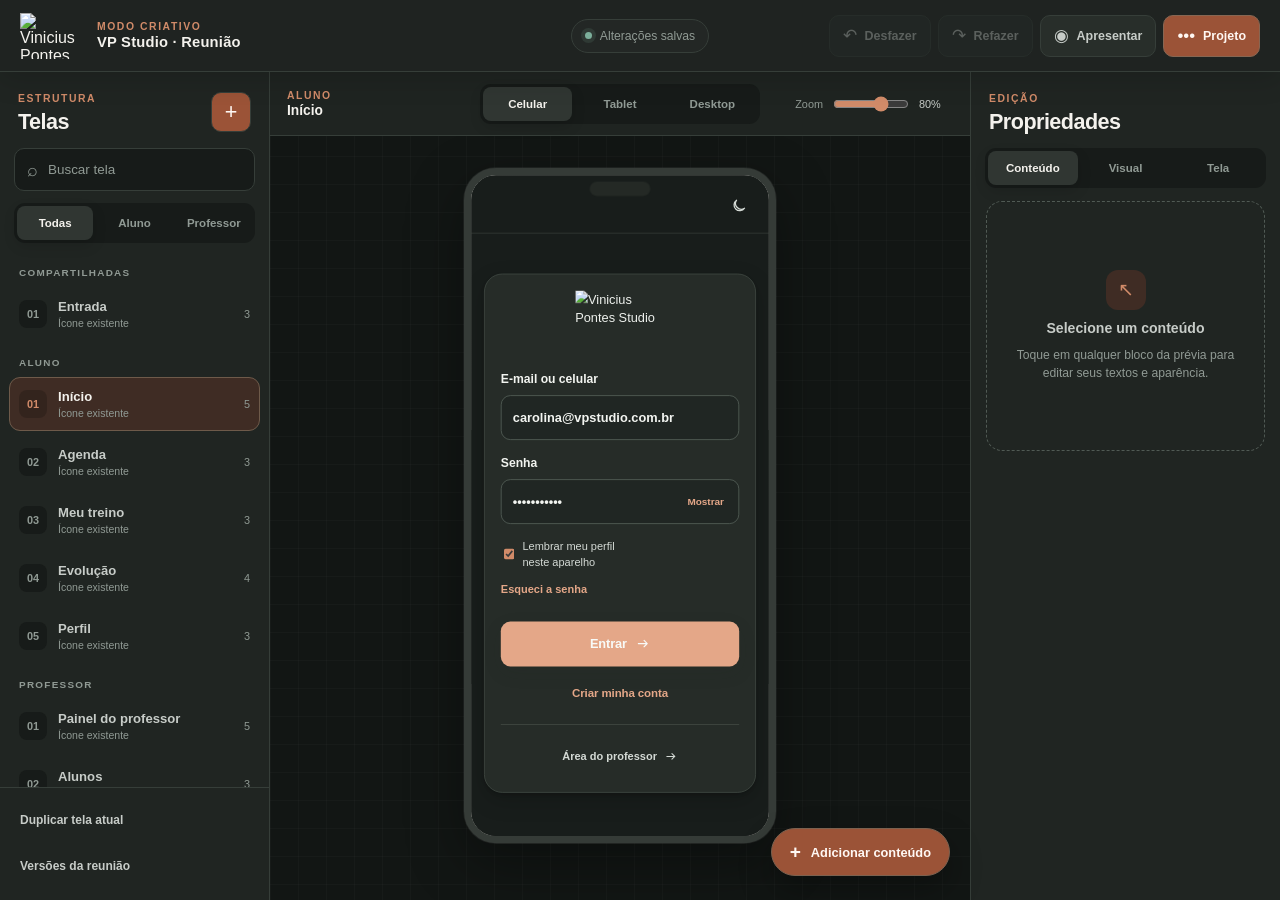
==== commit c326e49e: "Publicar editor criativo flexível" ====
--- a/creative.html
+++ b/creative.html
@@ -6,7 +6,7 @@
     <meta name="theme-color" content="#202522" />
     <meta name="description" content="Editor visual do aplicativo Vinicius Pontes Studio." />
     <link rel="icon" href="assets/icons/icon-192.png" />
-    <link rel="stylesheet" href="creative.css?v=9" />
+    <link rel="stylesheet" href="creative.css?v=11" />
     <title>VP Studio | Modo Criativo</title>
   </head>
   <body>
@@ -99,7 +99,7 @@
                 class="original-app-preview"
                 id="original-app-preview"
                 title="Aplicativo VP Studio editável"
-                src="index.html?creative=1&amp;experience=terracota&amp;screen=student-home"
+                src="index.html?creative=1&amp;experience=terracota&amp;screen=student-home&amp;v=24"
               ></iframe>
               <article class="app-preview legacy-app-preview" id="app-preview" aria-hidden="true" hidden>
                 <header class="preview-header">
@@ -167,6 +167,8 @@
         <label class="editor-field"><span>Nome da tela</span><input name="name" required maxlength="42" placeholder="Ex.: Histórico de avaliações" /></label>
         <label class="editor-field"><span>Perfil</span><select name="role"><option value="student">Aluno</option><option value="coach">Professor</option><option value="shared">Compartilhada</option></select></label>
         <label class="editor-field"><span>Começar com</span><select name="template"><option value="blank">Tela em branco</option><option value="dashboard">Resumo com indicadores</option><option value="list">Lista de registros</option><option value="form">Formulário</option></select></label>
+        <label class="editor-field"><span>Entrada na navegação</span><select name="navigationPlacement"><option value="new">Criar novo ícone</option><option value="existing">Usar um ícone existente</option><option value="hidden">Tela interna, sem ícone</option></select></label>
+        <label class="editor-field"><span>Ícone do novo item</span><select name="navIcon"><option value="more">Mais opções</option><option value="home">Início</option><option value="calendar">Agenda</option><option value="workout">Treino</option><option value="chart">Evolução</option><option value="user">Perfil</option><option value="users">Alunos</option></select></label>
         <button class="dialog-primary" type="submit">Criar e abrir tela</button>
       </form>
     </dialog>
@@ -194,9 +196,11 @@
 
         <section class="project-section">
           <h3>Levar ou recuperar o projeto</h3>
+          <p>As alterações ficam neste navegador. Exporte o projeto antes de trocar de aparelho e baixe o resumo ao final da reunião.</p>
           <div class="project-actions">
             <button type="button" id="export-button">Exportar arquivo</button>
             <button type="button" id="import-button">Importar arquivo</button>
+            <button type="button" id="report-button">Baixar resumo das mudanças</button>
             <button class="danger-action" type="button" id="reset-button">Restaurar modelo inicial</button>
           </div>
           <input type="file" id="import-file" accept="application/json,.json" hidden />
@@ -213,6 +217,6 @@
     </div>
 
     <div class="creative-toast" id="creative-toast" role="status" aria-live="polite"></div>
-    <script type="module" src="creative.js?v=9"></script>
+    <script type="module" src="creative.js?v=11"></script>
   </body>
 </html>
--- a/creative.css
+++ b/creative.css
@@ -1235,6 +1235,11 @@
   color: var(--ink);
 }
 
+.inspector-actions button:disabled {
+  cursor: not-allowed;
+  opacity: .38;
+}
+
 .inspector-actions .danger-action,
 .screen-action.danger-action,
 .project-actions .danger-action {
@@ -1358,6 +1363,17 @@
   color: var(--muted);
   font-size: .68rem;
   line-height: 1.35;
+}
+
+.block-library__origin {
+  width: max-content;
+  padding: 4px 6px;
+  border-radius: 5px;
+  color: var(--copper);
+  background: var(--copper-soft);
+  font-size: .52rem;
+  font-weight: 850;
+  letter-spacing: .08em;
 }
 
 .dialog-primary {
